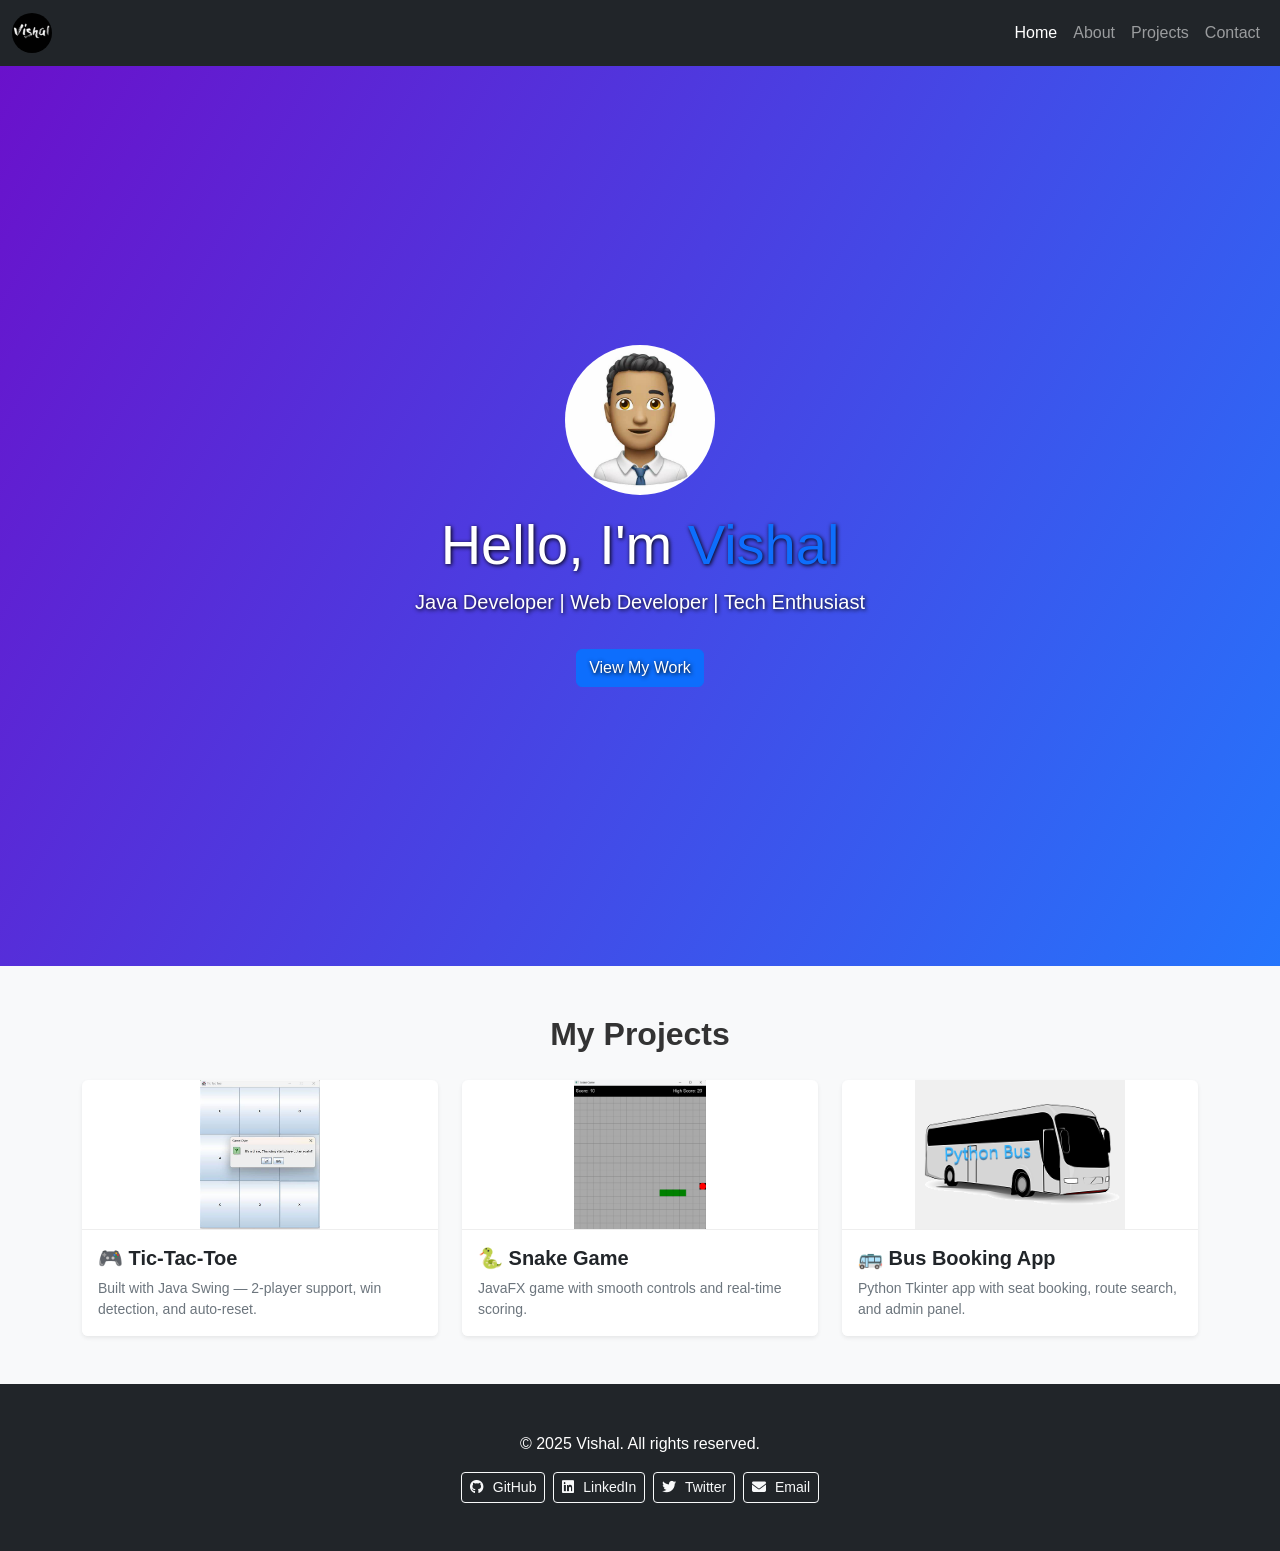
==== index.html @ b0e5cbf6 "all file aded" ====
<!DOCTYPE html>
<html lang="en">
<head>
  <meta charset="UTF-8" />
  <meta name="viewport" content="width=device-width, initial-scale=1.0" />
  <title>Vishal | Java Developer</title>

  <!-- Favicon -->
  <link rel="icon" href="img/vishal.ico" type="image/x-icon">

  <!-- Bootstrap CSS -->
  <link href="https://cdn.jsdelivr.net/npm/bootstrap@5.3.2/dist/css/bootstrap.min.css" rel="stylesheet">

  <!-- Font Awesome -->
  <link rel="stylesheet" href="https://cdnjs.cloudflare.com/ajax/libs/font-awesome/6.4.0/css/all.min.css">

  <!-- Custom CSS -->
  <link rel="stylesheet" href="css/style.css">
</head>
<body>

  <!-- Navbar -->
  <nav class="navbar navbar-expand-lg navbar-dark bg-dark sticky-top">
    <div class="container-fluid">
      <a class="navbar-brand" href="index.html">
        <img src="img/vishal.jpeg" alt="Logo" style="height: 40px; border-radius: 50%;" class="img-fluid">
      </a>
      <button class="navbar-toggler" data-bs-toggle="collapse" data-bs-target="#navMenu">
        <span class="navbar-toggler-icon"></span>
      </button>
      <div class="collapse navbar-collapse" id="navMenu">
        <ul class="navbar-nav ms-auto">
          <li class="nav-item"><a class="nav-link active" href="index.html">Home</a></li>
          <li class="nav-item"><a class="nav-link" href="about.html">About</a></li>
          <li class="nav-item"><a class="nav-link" href="projects.html">Projects</a></li>
          <li class="nav-item"><a class="nav-link" href="contact.html">Contact</a></li>
        </ul>
      </div>
    </div>
  </nav>

  <!-- Hero Section -->
  <header id="hero" class="hero-section text-center d-flex align-items-center justify-content-center" style="min-height: 100vh; padding: 2rem;">
    <div class="container">
      <img src="img/OIP.jpeg" class="img-fluid rounded-circle mb-3 mx-auto d-block" width="150" alt="Vishal Bitmoji">
      <h1 class="display-4">Hello, I'm <span class="text-primary">Vishal</span></h1>
      <p class="lead">Java Developer | Web Developer | Tech Enthusiast</p>
      <a href="#projects" class="btn btn-primary mt-3">View My Work</a>
    </div>
  </header>

  <!-- Projects Section -->
  <section id="projects" class="bg-light py-5">
    <div class="container">
      <h2 class="text-center mb-4">My Projects</h2>
      <div class="row row-cols-1 row-cols-md-3 g-4">

        <!-- Project 1 -->
        <div class="col">
          <div class="card project-card h-100 border-0 shadow-sm">
            <div class="position-relative">
              <img src="img/tic.jpeg" class="card-img-top" alt="Tic-Tac-Toe Game" style="border-radius: 0.5rem 0.5rem 0 0;">
              <div class="project-overlay">
                <div class="project-title">🎮 Tic-Tac-Toe (Java Swing)</div>
                <div class="project-description">
                  A two-player game with a clean Swing GUI and auto-reset logic.
                </div>
                <a href="https://github.com/vishalrathod2/GAME.git" class="btn btn-light btn-sm" target="_blank">View on GitHub</a>
              </div>
            </div>
            <div class="card-body bg-white">
              <h5 class="card-title text-dark fw-semibold">🎮 Tic-Tac-Toe</h5>
              <p class="card-text text-secondary small">
                Built with Java Swing — 2-player support, win detection, and auto-reset.
              </p>
            </div>
          </div>
        </div>
        <!-- Project 2 -->
        <div class="col">
          <div class="card project-card h-100 border-0 shadow-sm">
            <div class="position-relative">
              <img src="img/snak.png" class="card-img-top" alt="Snake Game" style="border-radius: 0.5rem 0.5rem 0 0;">
              <div class="project-overlay">
                <div class="project-title">🐍 Snake Game (JavaFX)</div>
                <div class="project-description">
                  Classic snake gameplay with scoring, keyboard input, and food logic.
                </div>
                <a href="https://github.com/vishalrathod2/SANKE.git" class="btn btn-light btn-sm" target="_blank">View on GitHub</a>
              </div>
            </div>
            <div class="card-body bg-white">
              <h5 class="card-title text-dark fw-semibold">🐍 Snake Game</h5>
              <p class="card-text text-secondary small">
                JavaFX game with smooth controls and real-time scoring.
              </p>
            </div>
          </div>
        </div>
        
  <!-- Project 3: Bus Booking System -->
  <div class="col">
    <div class="card project-card h-100 border-0 shadow-sm">
      <div class="position-relative">
        <img src="img/Bus_for_project.png" class="card-img-top" alt="Bus Booking" style="border-radius: 0.5rem 0.5rem 0 0;">
        <div class="project-overlay">
          <div class="project-title">🚌 Bus Booking System</div>
          <div class="project-description">
            Book seats, manage routes, and print tickets with SQLite.
          </div>
          <a href="https://github.com/vishalrathod2/Bus-Booking.git" class="btn btn-light btn-sm" target="_blank">View on GitHub</a>
        </div>
      </div>
      <div class="card-body bg-white">
        <h5 class="card-title text-dark fw-semibold">🚌 Bus Booking App</h5>
        <p class="card-text text-secondary small">
          Python Tkinter app with seat booking, route search, and admin panel.
        </p>
      </div>
    </div>
  </div>
  
      </div>
    </div>
  </section>

  <!-- Footer -->
  <footer class="bg-dark text-white text-center py-5">
    <p class="mb-3">&copy; 2025 Vishal. All rights reserved.</p>
    <div class="d-flex flex-wrap justify-content-center gap-2">
      <a href="https://github.com/vishalrathod2" target="_blank" class="btn btn-outline-light btn-sm">
        <i class="fab fa-github"></i> GitHub
      </a>
      <a href="https://www.linkedin.com/in/rathod-vishal-9025612a7" target="_blank" class="btn btn-outline-light btn-sm">
        <i class="fab fa-linkedin"></i> LinkedIn
      </a>
      <a href="https://x.com/RathodVish54449?t=DKSS02bZVi2ENMF-J69oJg&s=08" target="_blank" class="btn btn-outline-light btn-sm">
        <i class="fab fa-twitter"></i> Twitter
      </a>
      <a href="mailto:rathodvishal98131@gmail.com" class="btn btn-outline-light btn-sm">
        <i class="fas fa-envelope"></i> Email
      </a>
    </div>
  </footer>

  <!-- Bootstrap JS -->
  <script src="https://cdn.jsdelivr.net/npm/bootstrap@5.3.2/dist/js/bootstrap.bundle.min.js"></script>

  <!-- Custom JS -->
  <script src="js/script.js"></script>
</body>
</html>
---- css/style.css ----
/* ====== General Styles ====== */
body {
  font-family: 'Segoe UI', sans-serif;
  scroll-behavior: smooth;
  background-color: #f7f7f7;
  color: #333;
  margin: 0;
}

h1, h2 {
  font-weight: 700;
  line-height: 1.3;
}

section {
  padding: 3rem 1rem;
}

img {
  max-width: 100%;
  height: auto;
}

/* ====== Hero Section ====== */
.hero-section {
  min-height: 100vh;
  background: linear-gradient(120deg, #6a11cb 0%, #2575fc 100%);
  color: #fff;
  text-shadow: 1px 1px 4px #000;
  display: flex;
  align-items: center;
  justify-content: center;
  text-align: center;
}

/* ====== Contact Section ====== */
.contact-container {
  text-align: center;
  padding: 2rem 1rem;
}

.contact-container h1 {
  font-size: clamp(1.8rem, 5vw, 2.5rem);
  margin-bottom: 1rem;
}

.contact-links {
  display: flex;
  flex-wrap: wrap;
  justify-content: center;
  gap: 1rem;
  margin-top: 1.5rem;
}

.contact-btn {
  padding: 10px 20px;
  background-color: #0077b5;
  color: #fff;
  text-decoration: none;
  border-radius: 5px;
  transition: background 0.3s ease;
}

.contact-btn:hover {
  background-color: #005582;
}

.contact-btn i {
  margin-right: 8px;
}

/* ====== Contact Form ====== */
.contact-form {
  max-width: 500px;
  margin: 0 auto;
  text-align: left;
  padding: 1rem;
}

.contact-form .form-control {
  width: 100%;
  padding: 12px;
  margin-bottom: 1rem;
  border-radius: 5px;
  border: 1px solid #ccc;
}

.contact-form button {
  width: 100%;
  padding: 12px;
  background-color: #0077b5;
  color: white;
  border: none;
  border-radius: 5px;
  transition: background 0.3s ease;
}

.contact-form button:hover {
  background-color: #005582;
}

/* ====== About Section (Image, Skills, Text) ====== */
section.container img {
  border: 3px solid #007bff;
  box-shadow: 0 4px 10px rgba(0, 0, 0, 0.1);
}

section.container .lead {
  font-size: 1.2rem;
  color: #555;
}

section.container h4 {
  margin-bottom: 1rem;
  font-weight: 600;
}

.badge {
  padding: 10px 15px;
  font-size: 0.95rem;
  margin: 0.3rem;
}

/* ====== Card / Project Images ====== */
.card-img-top {
  max-width: 100%;
  max-height: 150px;
  object-fit: contain;
  border-bottom: 1px solid #eee;
}

/* ====== Footer ====== */
footer {
  background: #222;
  color: #fff;
  text-align: center;
  padding: 2rem 1rem;
}

footer .social-links a {
  margin: 0 10px;
  font-size: 16px;
  text-decoration: none;
  display: inline-block;
}

footer .social-links a:hover {
  color: #00aaff;
}

footer i {
  margin-right: 5px;
}

/* ====== Dark Mode Support ====== */
body.dark-mode {
  background-color: #121212;
  color: #f1f1f1;
}

body.dark-mode .bg-light {
  background-color: #1e1e1e !important;
}

body.dark-mode .card {
  background-color: #1c1c1c;
  color: #fff;
}

/* ====== Dark Mode Toggle Button ====== */
#toggle_checkbox {
  display: none;
}

.toggle-label {
  display: flex;
  align-items: center;
  justify-content: center;
  width: 50px;
  height: 25px;
  border-radius: 25px;
  cursor: pointer;
  position: relative;
  margin-left: 15px;
  margin-top: 8px;
}

.star, .moon {
  position: absolute;
  font-size: 14px;
  transition: 0.3s ease;
}

.star {
  left: 5px;
  top: 5px;
}

.moon {
  right: 5px;
  bottom: 5px;
  opacity: 0;
}

#toggle_checkbox:checked + .toggle-label .star {
  opacity: 0;
}

#toggle_checkbox:checked + .toggle-label .moon {
  opacity: 1;
}

/* ====== Responsive Fixes ====== */
@media (max-width: 768px) {
  .hero-section h1 {
    font-size: 2rem;
  }

  .contact-form {
    padding: 0 1rem;
  }

  footer .social-links {
    flex-direction: column;
    gap: 10px;
  }
}
.project-card {
  overflow: hidden;
  position: relative;
  transition: transform 0.3s ease-in-out;
}

.project-card:hover {
  transform: translateY(-5px);
}

.project-overlay {
  position: absolute;
  top: 0;
  left: 0;
  height: 100%;
  width: 100%;
  background: rgba(0, 0, 0, 0.7);
  color: #fff;
  opacity: 0;
  transition: opacity 0.3s ease-in-out;
  padding: 1rem;
  display: flex;
  flex-direction: column;
  justify-content: center;
  align-items: center;
  text-align: center;
}

.project-card:hover .project-overlay {
  opacity: 1;
}

.project-title {
  font-size: 1.2rem;
  font-weight: bold;
}

.project-description {
  font-size: 0.9rem;
  margin: 0.5rem 0;
}
/* Keyframe for default blinking */
@keyframes blink {
  0%, 100% { opacity: 1; }
  50% { opacity: 0.2; }
}

/* Keyframe for hover pulse effect */
@keyframes pulse {
  0% { transform: scale(1); opacity: 1; }
  50% { transform: scale(1.1); opacity: 0.7; }
  100% { transform: scale(1); opacity: 1; }
}

/* Base blinking animation */
.blinking {
  animation: blink 1.5s infinite ease-in-out;
  transition: all 0.3s ease;
}

/* Staggered delays */
.badge-1 { animation-delay: 0s; }
.badge-2 { animation-delay: 0.2s; }
.badge-3 { animation-delay: 0.4s; }
.badge-4 { animation-delay: 0.6s; }
.badge-5 { animation-delay: 0.8s; }
.badge-6 { animation-delay: 1s; }
.badge-7 { animation-delay: 1.2s; }
.badge-8 { animation-delay: 1.4s; }
.badge-9 { animation-delay: 1.6s; }

/* When hovered: switch animation */
.blinking:hover {
  animation: pulse 0.8s infinite ease-in-out;
}
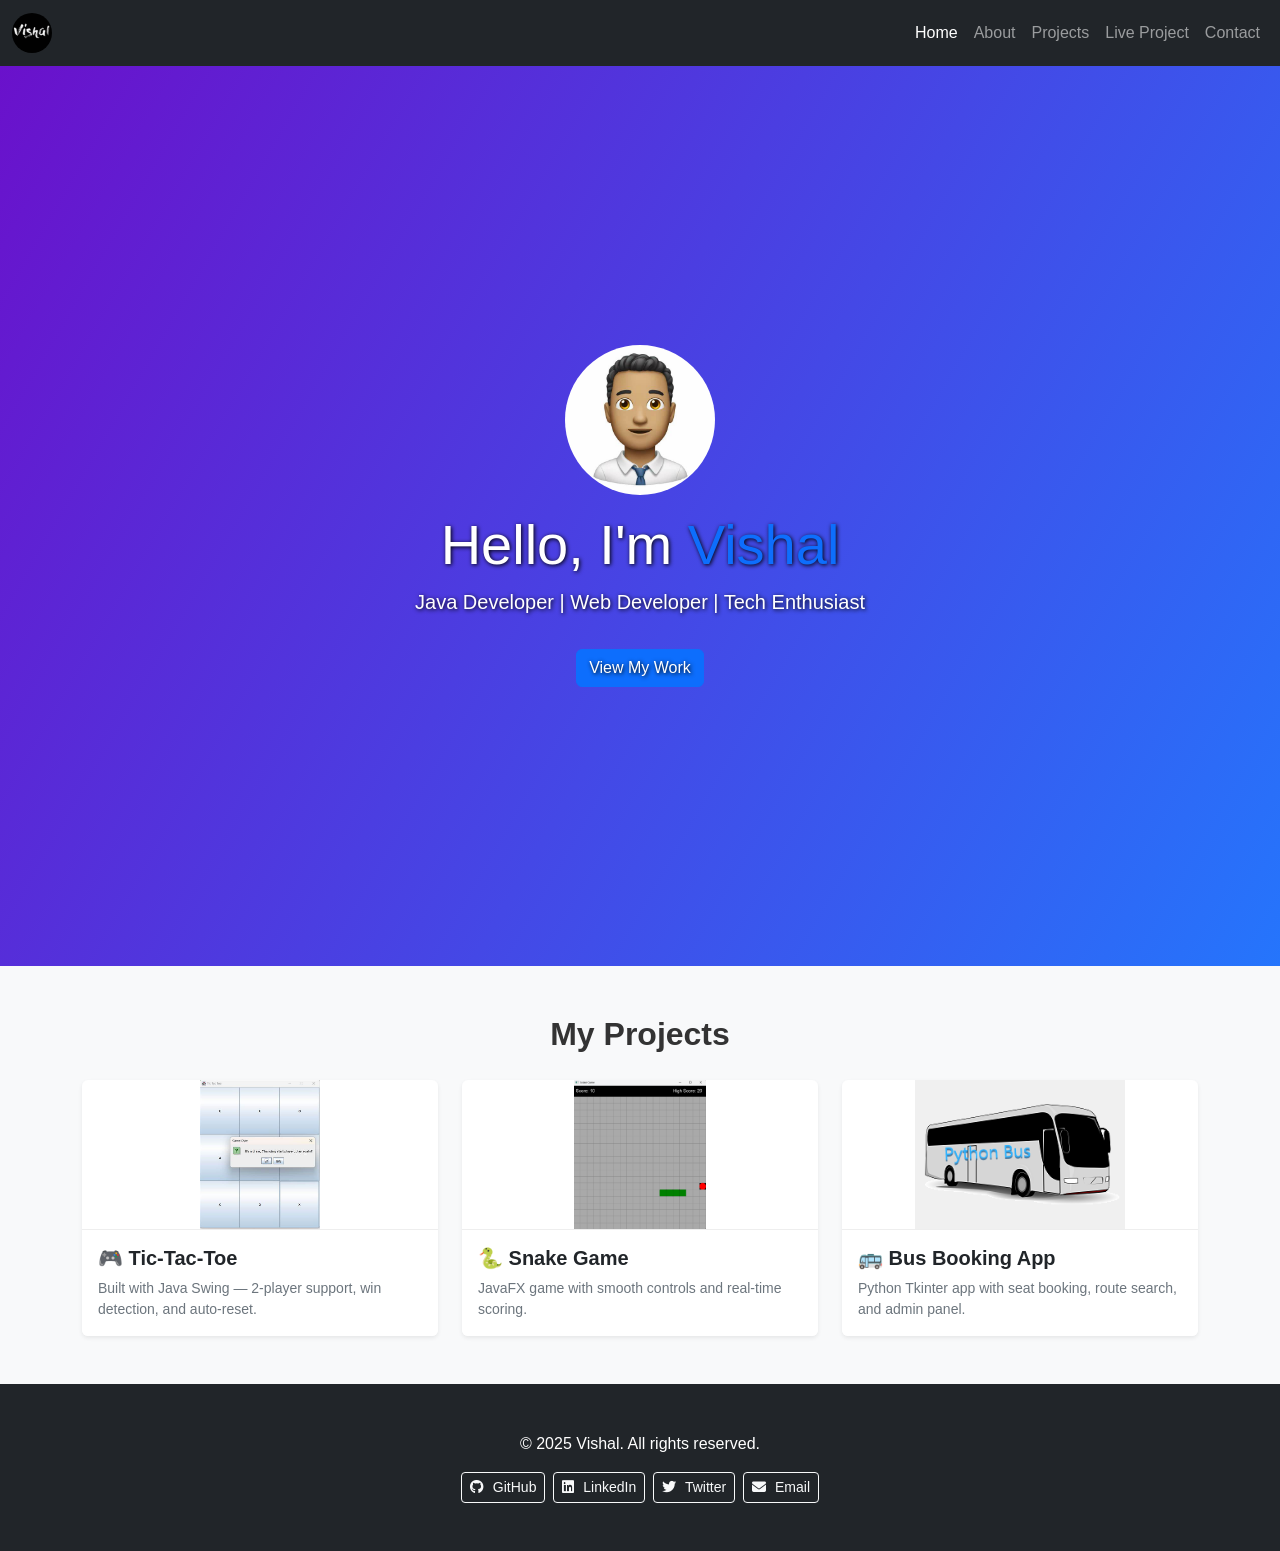
==== commit 81de467e: "new pro add" ====
--- a/index.html
+++ b/index.html
@@ -3,7 +3,7 @@
 <head>
   <meta charset="UTF-8" />
   <meta name="viewport" content="width=device-width, initial-scale=1.0" />
-  <title>Vishal | Java Developer</title>
+  <title>Java Developer - Vishal</title>
 
   <!-- Favicon -->
   <link rel="icon" href="img/vishal.ico" type="image/x-icon">
@@ -33,6 +33,7 @@
           <li class="nav-item"><a class="nav-link active" href="index.html">Home</a></li>
           <li class="nav-item"><a class="nav-link" href="about.html">About</a></li>
           <li class="nav-item"><a class="nav-link" href="projects.html">Projects</a></li>
+          <li class="nav-item"><a class="nav-link" href="prolive.html">Live Project</a></li>
           <li class="nav-item"><a class="nav-link" href="contact.html">Contact</a></li>
         </ul>
       </div>
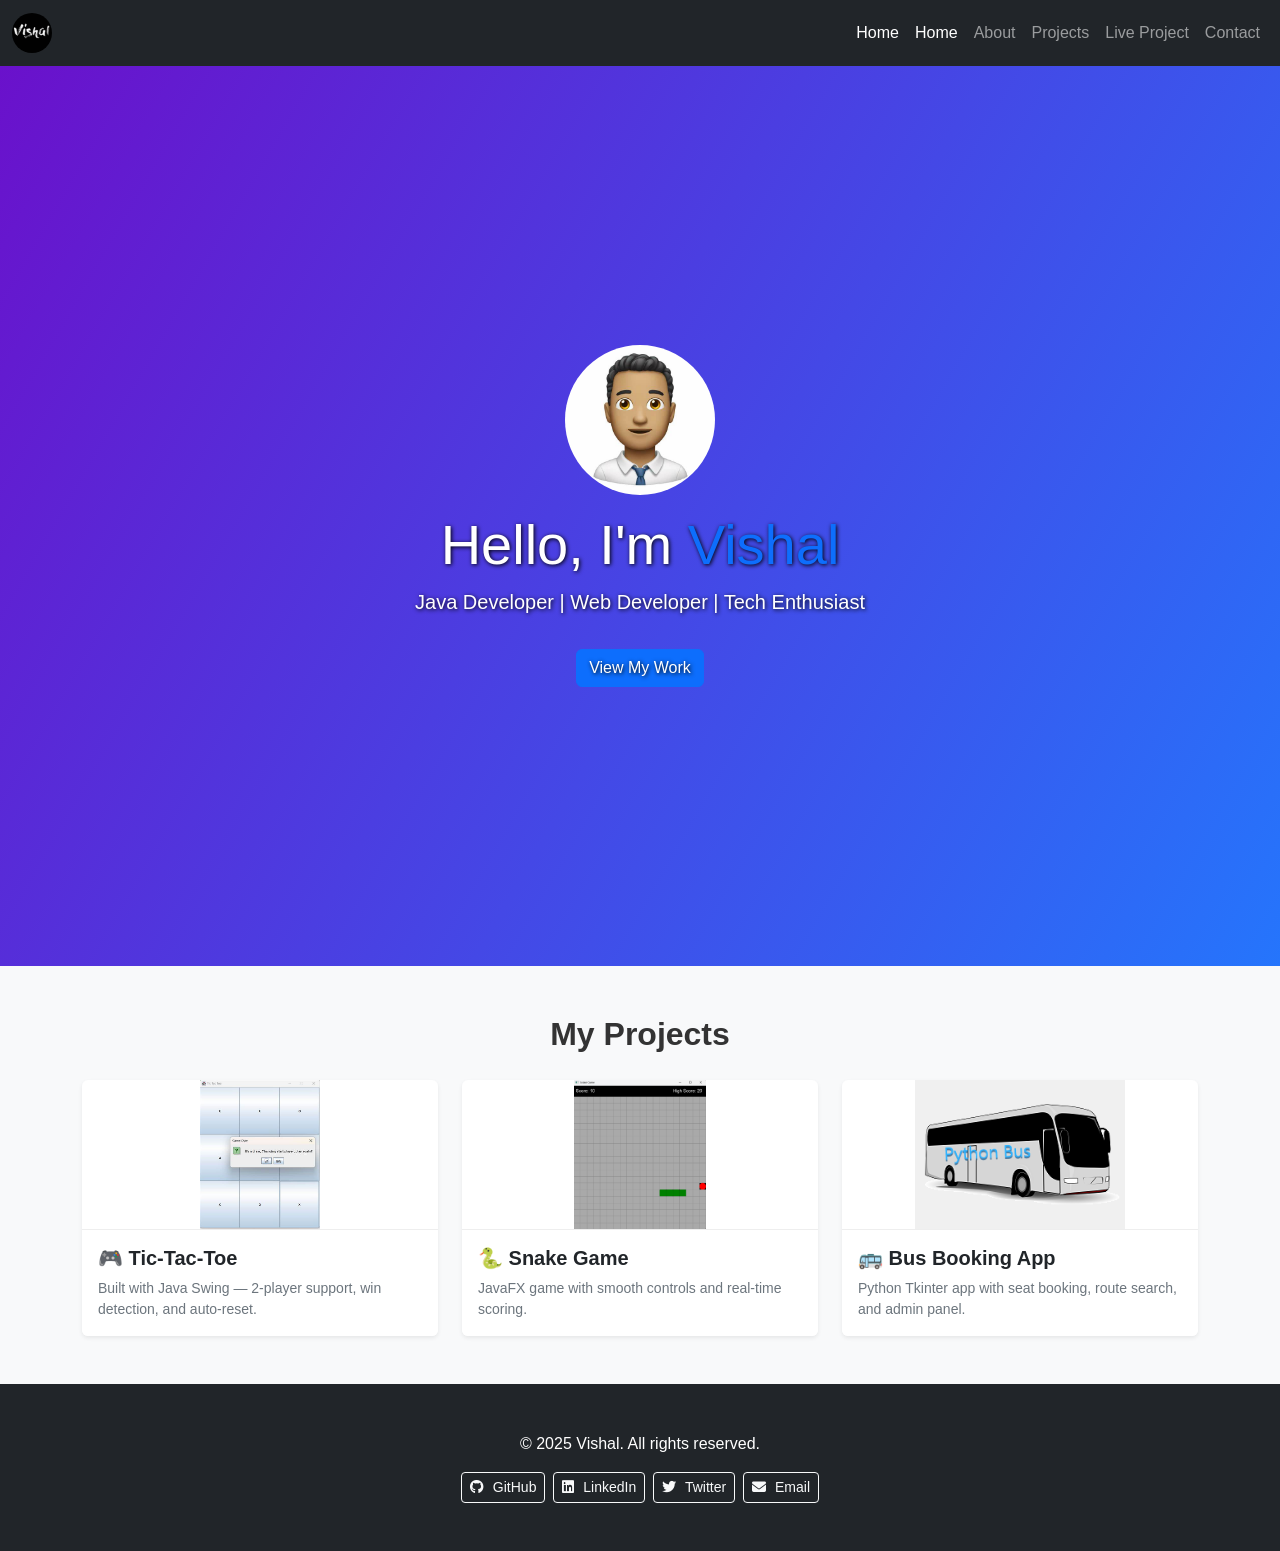
==== commit c4ae61f1: "new pro add" ====
--- a/index.html
+++ b/index.html
@@ -31,6 +31,8 @@
       <div class="collapse navbar-collapse" id="navMenu">
         <ul class="navbar-nav ms-auto">
           <li class="nav-item"><a class="nav-link active" href="index.html">Home</a></li>
+          <li class="nav-item"><a class="nav-link active" href="index.html">Home</a></li>
+
           <li class="nav-item"><a class="nav-link" href="about.html">About</a></li>
           <li class="nav-item"><a class="nav-link" href="projects.html">Projects</a></li>
           <li class="nav-item"><a class="nav-link" href="prolive.html">Live Project</a></li>
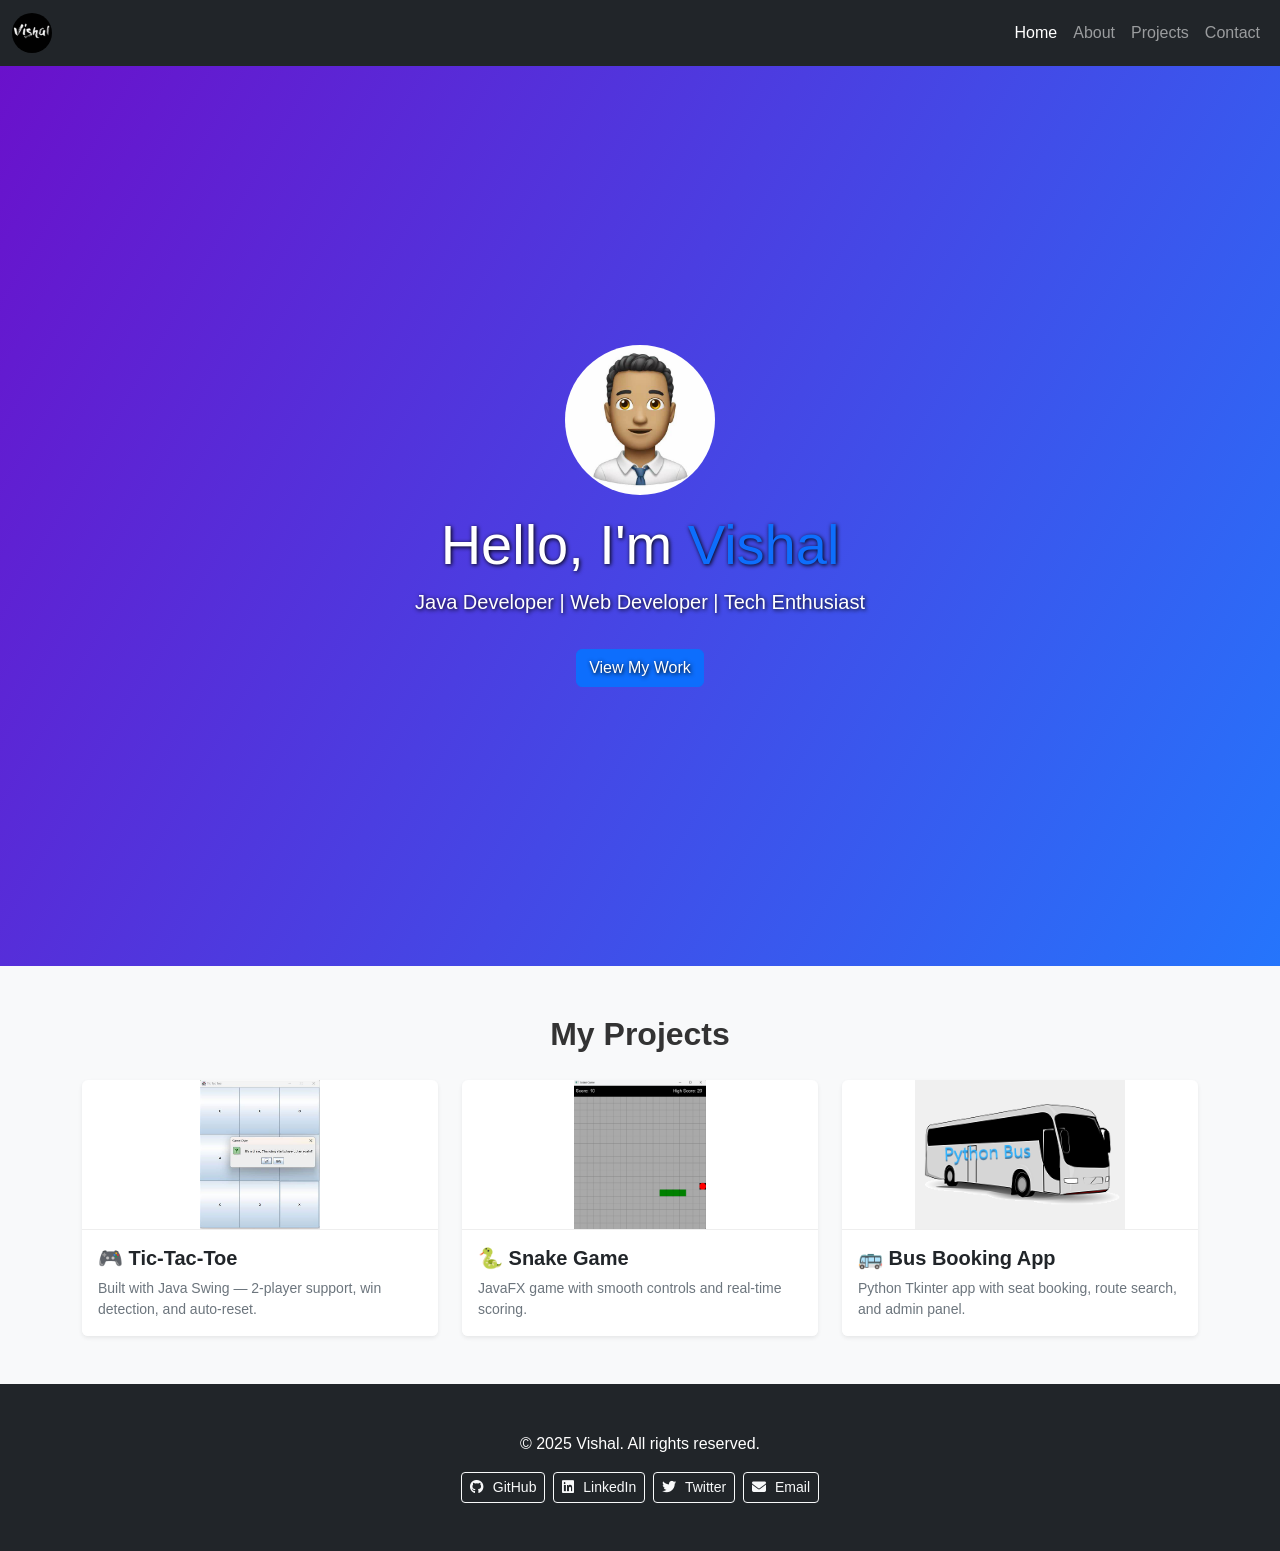
==== commit 83828ab7: "test" ====
--- a/index.html
+++ b/index.html
@@ -31,11 +31,8 @@
       <div class="collapse navbar-collapse" id="navMenu">
         <ul class="navbar-nav ms-auto">
           <li class="nav-item"><a class="nav-link active" href="index.html">Home</a></li>
-          <li class="nav-item"><a class="nav-link active" href="index.html">Home</a></li>
-
           <li class="nav-item"><a class="nav-link" href="about.html">About</a></li>
           <li class="nav-item"><a class="nav-link" href="projects.html">Projects</a></li>
-          <li class="nav-item"><a class="nav-link" href="prolive.html">Live Project</a></li>
           <li class="nav-item"><a class="nav-link" href="contact.html">Contact</a></li>
         </ul>
       </div>
